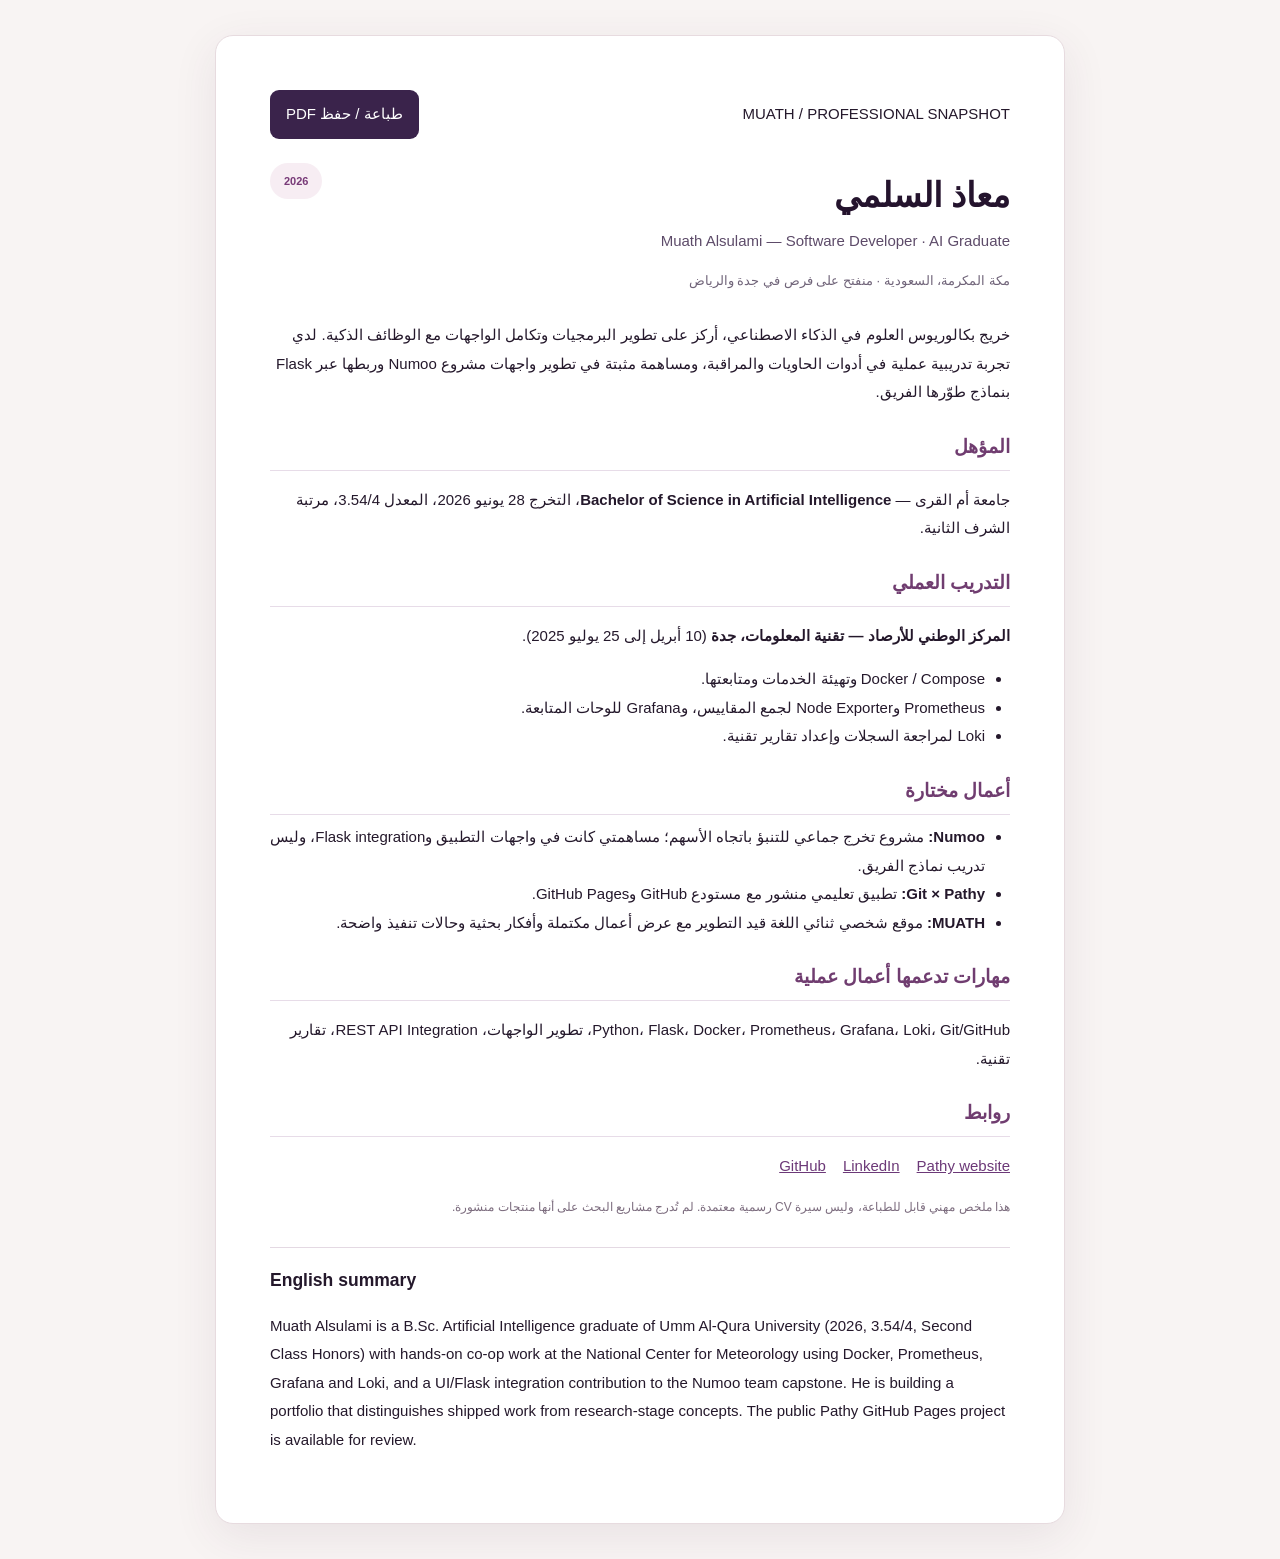
==== professional-summary.html @ 8ee7ca1b "Preserve ATELIER 09 editable baseline" ====
<!doctype html><html lang="ar" dir="rtl"><head><meta charset="utf-8"><meta name="viewport" content="width=device-width,initial-scale=1"><title>معاذ السلمي — ملخص مهني / Professional Snapshot</title><style>*{box-sizing:border-box}body{font:15px/1.9 Tahoma,'Noto Sans Arabic',sans-serif;margin:0;background:#f8f4f3;color:#24182b}.sheet{max-width:850px;background:#fff;margin:35px auto;padding:54px;border:1px solid #e7dbdf;box-shadow:0 12px 45px #51304a17;border-radius:18px}h1{font-size:34px;margin:0;color:#24132d}h2{font-size:19px;color:#703d70;margin:22px 0 8px;border-bottom:1px solid #e7dce8;padding-bottom:5px}h3{margin:0 0 8px}.role{color:#5d4b69}.links a{color:#6c3978;margin-left:17px;overflow-wrap:anywhere}.small{color:#706479;font-size:13px}ul{padding-right:25px;margin:8px 0}.header{display:flex;justify-content:space-between;align-items:start;gap:16px}.stamp{padding:8px 14px;border-radius:99px;background:#f7edf3;color:#783a78;font-weight:bold;font-size:11px}.english{direction:ltr;text-align:left;border-top:1px solid #e4d9e3;margin-top:28px;padding-top:16px}button{padding:10px 16px;border:0;border-radius:9px;background:#3a234b;color:white;font:inherit;cursor:pointer}.actions{display:flex;justify-content:space-between;align-items:center;gap:10px;margin:0 0 24px}.note{font-size:12px;color:#7c6c7e}a{color:#623b7d}@media print{body{background:#fff}.sheet{box-shadow:none;border:0;border-radius:0;margin:0;max-width:none;padding:14mm}.actions{display:none}h1{font-size:28px}h2{break-after:avoid}}@media(max-width:720px){.sheet{margin:0;border-radius:0;padding:24px}.header{flex-direction:column}}</style></head><body><article class="sheet"><div class="actions"><span>MUATH / PROFESSIONAL SNAPSHOT</span><button onclick="window.print()">طباعة / حفظ PDF</button></div><div class="header"><div><h1>معاذ السلمي</h1><div class="role">Muath Alsulami — Software Developer · AI Graduate</div><p class="small">مكة المكرمة، السعودية · منفتح على فرص في جدة والرياض</p></div><span class="stamp">2026</span></div><p>خريج بكالوريوس العلوم في الذكاء الاصطناعي، أركز على تطوير البرمجيات وتكامل الواجهات مع الوظائف الذكية. لدي تجربة تدريبية عملية في أدوات الحاويات والمراقبة، ومساهمة مثبتة في تطوير واجهات مشروع Numoo وربطها عبر Flask بنماذج طوّرها الفريق.</p><h2>المؤهل</h2><p>جامعة أم القرى — <strong>Bachelor of Science in Artificial Intelligence</strong>، التخرج 28 يونيو 2026، المعدل 3.54/4، مرتبة الشرف الثانية.</p><h2>التدريب العملي</h2><p><strong>المركز الوطني للأرصاد — تقنية المعلومات، جدة</strong> (10 أبريل إلى 25 يوليو 2025).</p><ul><li>Docker / Compose وتهيئة الخدمات ومتابعتها.</li><li>Prometheus وNode Exporter لجمع المقاييس، وGrafana للوحات المتابعة.</li><li>Loki لمراجعة السجلات وإعداد تقارير تقنية.</li></ul><h2>أعمال مختارة</h2><ul><li><strong>Numoo:</strong> مشروع تخرج جماعي للتنبؤ باتجاه الأسهم؛ مساهمتي كانت في واجهات التطبيق وFlask integration، وليس تدريب نماذج الفريق.</li><li><strong>Git × Pathy:</strong> تطبيق تعليمي منشور مع مستودع GitHub وGitHub Pages.</li><li><strong>MUATH:</strong> موقع شخصي ثنائي اللغة قيد التطوير مع عرض أعمال مكتملة وأفكار بحثية وحالات تنفيذ واضحة.</li></ul><h2>مهارات تدعمها أعمال عملية</h2><p>Python، Flask، Docker، Prometheus، Grafana، Loki، Git/GitHub، تطوير الواجهات، REST API Integration، تقارير تقنية.</p><h2>روابط</h2><p class="links"><a href="https://github.com/muathmalsulami">GitHub</a><a href="https://www.linkedin.com/in/muath-m-alsulami/">LinkedIn</a><a href="https://muathmalsulami.github.io/learn-git-with-pathy/">Pathy website</a></p><p class="note">هذا ملخص مهني قابل للطباعة، وليس سيرة CV رسمية معتمدة. لم تُدرج مشاريع البحث على أنها منتجات منشورة.</p><div class="english"><h3>English summary</h3><p>Muath Alsulami is a B.Sc. Artificial Intelligence graduate of Umm Al-Qura University (2026, 3.54/4, Second Class Honors) with hands-on co-op work at the National Center for Meteorology using Docker, Prometheus, Grafana and Loki, and a UI/Flask integration contribution to the Numoo team capstone. He is building a portfolio that distinguishes shipped work from research-stage concepts. The public Pathy GitHub Pages project is available for review.</p></div></article></body></html>
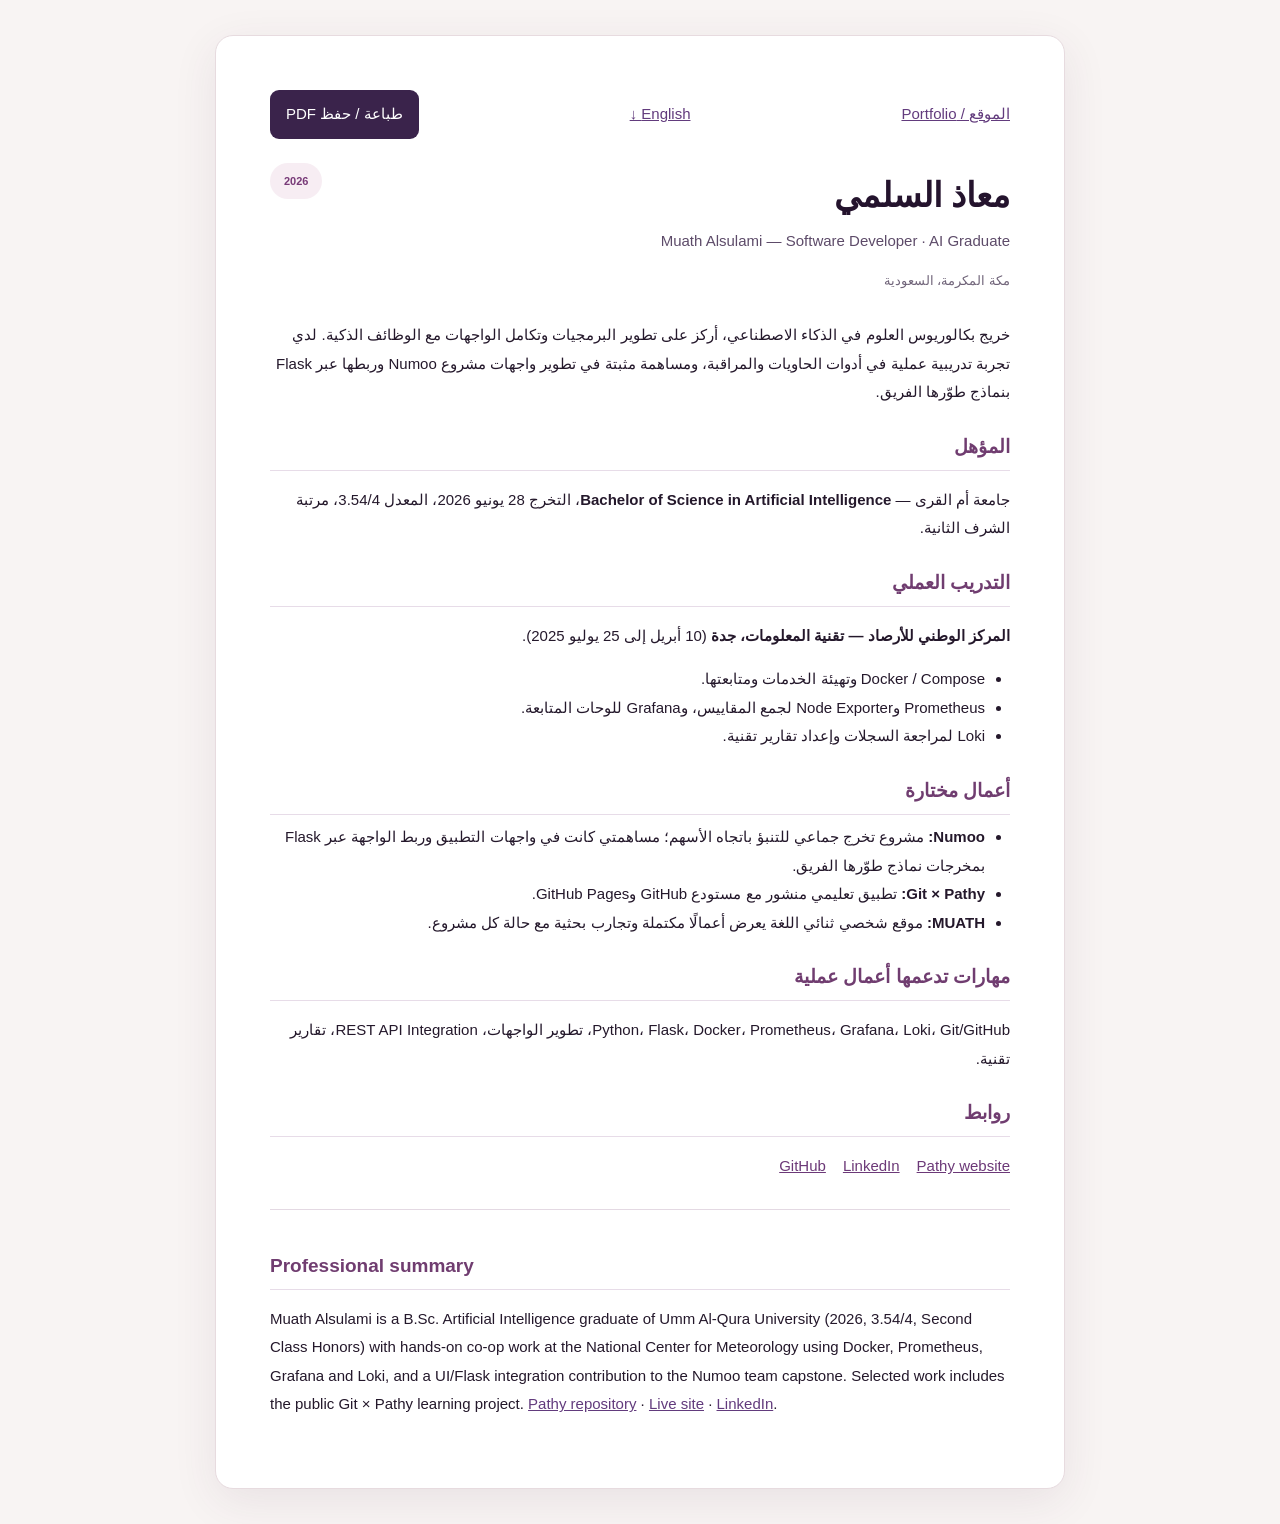
==== commit f74220df: "Refine ATELIER 09 portfolio and prepare Pages handoff" ====
--- a/professional-summary.html
+++ b/professional-summary.html
@@ -1 +1,233 @@
-<!doctype html><html lang="ar" dir="rtl"><head><meta charset="utf-8"><meta name="viewport" content="width=device-width,initial-scale=1"><title>معاذ السلمي — ملخص مهني / Professional Snapshot</title><style>*{box-sizing:border-box}body{font:15px/1.9 Tahoma,'Noto Sans Arabic',sans-serif;margin:0;background:#f8f4f3;color:#24182b}.sheet{max-width:850px;background:#fff;margin:35px auto;padding:54px;border:1px solid #e7dbdf;box-shadow:0 12px 45px #51304a17;border-radius:18px}h1{font-size:34px;margin:0;color:#24132d}h2{font-size:19px;color:#703d70;margin:22px 0 8px;border-bottom:1px solid #e7dce8;padding-bottom:5px}h3{margin:0 0 8px}.role{color:#5d4b69}.links a{color:#6c3978;margin-left:17px;overflow-wrap:anywhere}.small{color:#706479;font-size:13px}ul{padding-right:25px;margin:8px 0}.header{display:flex;justify-content:space-between;align-items:start;gap:16px}.stamp{padding:8px 14px;border-radius:99px;background:#f7edf3;color:#783a78;font-weight:bold;font-size:11px}.english{direction:ltr;text-align:left;border-top:1px solid #e4d9e3;margin-top:28px;padding-top:16px}button{padding:10px 16px;border:0;border-radius:9px;background:#3a234b;color:white;font:inherit;cursor:pointer}.actions{display:flex;justify-content:space-between;align-items:center;gap:10px;margin:0 0 24px}.note{font-size:12px;color:#7c6c7e}a{color:#623b7d}@media print{body{background:#fff}.sheet{box-shadow:none;border:0;border-radius:0;margin:0;max-width:none;padding:14mm}.actions{display:none}h1{font-size:28px}h2{break-after:avoid}}@media(max-width:720px){.sheet{margin:0;border-radius:0;padding:24px}.header{flex-direction:column}}</style></head><body><article class="sheet"><div class="actions"><span>MUATH / PROFESSIONAL SNAPSHOT</span><button onclick="window.print()">طباعة / حفظ PDF</button></div><div class="header"><div><h1>معاذ السلمي</h1><div class="role">Muath Alsulami — Software Developer · AI Graduate</div><p class="small">مكة المكرمة، السعودية · منفتح على فرص في جدة والرياض</p></div><span class="stamp">2026</span></div><p>خريج بكالوريوس العلوم في الذكاء الاصطناعي، أركز على تطوير البرمجيات وتكامل الواجهات مع الوظائف الذكية. لدي تجربة تدريبية عملية في أدوات الحاويات والمراقبة، ومساهمة مثبتة في تطوير واجهات مشروع Numoo وربطها عبر Flask بنماذج طوّرها الفريق.</p><h2>المؤهل</h2><p>جامعة أم القرى — <strong>Bachelor of Science in Artificial Intelligence</strong>، التخرج 28 يونيو 2026، المعدل 3.54/4، مرتبة الشرف الثانية.</p><h2>التدريب العملي</h2><p><strong>المركز الوطني للأرصاد — تقنية المعلومات، جدة</strong> (10 أبريل إلى 25 يوليو 2025).</p><ul><li>Docker / Compose وتهيئة الخدمات ومتابعتها.</li><li>Prometheus وNode Exporter لجمع المقاييس، وGrafana للوحات المتابعة.</li><li>Loki لمراجعة السجلات وإعداد تقارير تقنية.</li></ul><h2>أعمال مختارة</h2><ul><li><strong>Numoo:</strong> مشروع تخرج جماعي للتنبؤ باتجاه الأسهم؛ مساهمتي كانت في واجهات التطبيق وFlask integration، وليس تدريب نماذج الفريق.</li><li><strong>Git × Pathy:</strong> تطبيق تعليمي منشور مع مستودع GitHub وGitHub Pages.</li><li><strong>MUATH:</strong> موقع شخصي ثنائي اللغة قيد التطوير مع عرض أعمال مكتملة وأفكار بحثية وحالات تنفيذ واضحة.</li></ul><h2>مهارات تدعمها أعمال عملية</h2><p>Python، Flask، Docker، Prometheus، Grafana، Loki، Git/GitHub، تطوير الواجهات، REST API Integration، تقارير تقنية.</p><h2>روابط</h2><p class="links"><a href="https://github.com/muathmalsulami">GitHub</a><a href="https://www.linkedin.com/in/muath-m-alsulami/">LinkedIn</a><a href="https://muathmalsulami.github.io/learn-git-with-pathy/">Pathy website</a></p><p class="note">هذا ملخص مهني قابل للطباعة، وليس سيرة CV رسمية معتمدة. لم تُدرج مشاريع البحث على أنها منتجات منشورة.</p><div class="english"><h3>English summary</h3><p>Muath Alsulami is a B.Sc. Artificial Intelligence graduate of Umm Al-Qura University (2026, 3.54/4, Second Class Honors) with hands-on co-op work at the National Center for Meteorology using Docker, Prometheus, Grafana and Loki, and a UI/Flask integration contribution to the Numoo team capstone. He is building a portfolio that distinguishes shipped work from research-stage concepts. The public Pathy GitHub Pages project is available for review.</p></div></article></body></html>
+<!doctype html>
+<html lang="ar" dir="rtl">
+  <head>
+    <meta charset="utf-8" />
+    <meta name="viewport" content="width=device-width,initial-scale=1" />
+    <link rel="icon" href="assets/favicon.svg" type="image/svg+xml" />
+    <title>معاذ السلمي — ملخص مهني / Professional Snapshot</title>
+    <style>
+      * {
+        box-sizing: border-box;
+      }
+      body {
+        font:
+          15px/1.9 Tahoma,
+          "Noto Sans Arabic",
+          sans-serif;
+        margin: 0;
+        background: #f8f4f3;
+        color: #24182b;
+      }
+      .sheet {
+        max-width: 850px;
+        background: #fff;
+        margin: 35px auto;
+        padding: 54px;
+        border: 1px solid #e7dbdf;
+        box-shadow: 0 12px 45px #51304a17;
+        border-radius: 18px;
+      }
+      h1 {
+        font-size: 34px;
+        margin: 0;
+        color: #24132d;
+      }
+      h2 {
+        font-size: 19px;
+        color: #703d70;
+        margin: 22px 0 8px;
+        border-bottom: 1px solid #e7dce8;
+        padding-bottom: 5px;
+      }
+      h3 {
+        margin: 0 0 8px;
+      }
+      .role {
+        color: #5d4b69;
+      }
+      .links a {
+        color: #6c3978;
+        margin-left: 17px;
+        overflow-wrap: anywhere;
+      }
+      .small {
+        color: #706479;
+        font-size: 13px;
+      }
+      ul {
+        padding-right: 25px;
+        margin: 8px 0;
+      }
+      .header {
+        display: flex;
+        justify-content: space-between;
+        align-items: start;
+        gap: 16px;
+      }
+      .stamp {
+        padding: 8px 14px;
+        border-radius: 99px;
+        background: #f7edf3;
+        color: #783a78;
+        font-weight: bold;
+        font-size: 11px;
+      }
+      .english {
+        direction: ltr;
+        text-align: left;
+        border-top: 1px solid #e4d9e3;
+        margin-top: 28px;
+        padding-top: 16px;
+      }
+      button {
+        padding: 10px 16px;
+        border: 0;
+        border-radius: 9px;
+        background: #3a234b;
+        color: white;
+        font: inherit;
+        cursor: pointer;
+      }
+      .actions {
+        display: flex;
+        justify-content: space-between;
+        align-items: center;
+        gap: 10px;
+        margin: 0 0 24px;
+      }
+      .note {
+        font-size: 12px;
+        color: #7c6c7e;
+      }
+      a {
+        color: #623b7d;
+      }
+      @media print {
+        body {
+          background: #fff;
+        }
+        .sheet {
+          box-shadow: none;
+          border: 0;
+          border-radius: 0;
+          margin: 0;
+          max-width: none;
+          padding: 14mm;
+        }
+        .actions {
+          display: none;
+        }
+        h1 {
+          font-size: 28px;
+        }
+        h2 {
+          break-after: avoid;
+        }
+      }
+      @media (max-width: 720px) {
+        .sheet {
+          margin: 0;
+          border-radius: 0;
+          padding: 24px;
+        }
+        .header {
+          flex-direction: column;
+        }
+      }
+    </style>
+  </head>
+  <body>
+    <article class="sheet">
+      <div class="actions">
+        <a href="index.html">الموقع / Portfolio</a
+        ><a href="#english" lang="en">English ↓</a
+        ><button onclick="window.print()">طباعة / حفظ PDF</button>
+      </div>
+      <div class="header">
+        <div>
+          <h1>معاذ السلمي</h1>
+          <div class="role" lang="en" dir="ltr">
+            Muath Alsulami — Software Developer · AI Graduate
+          </div>
+          <p class="small">
+            مكة المكرمة، السعودية
+          </p>
+        </div>
+        <span class="stamp">2026</span>
+      </div>
+      <p>
+        خريج بكالوريوس العلوم في الذكاء الاصطناعي، أركز على تطوير البرمجيات
+        وتكامل الواجهات مع الوظائف الذكية. لدي تجربة تدريبية عملية في أدوات
+        الحاويات والمراقبة، ومساهمة مثبتة في تطوير واجهات مشروع Numoo وربطها عبر
+        Flask بنماذج طوّرها الفريق.
+      </p>
+      <h2>المؤهل</h2>
+      <p>
+        جامعة أم القرى —
+        <strong>Bachelor of Science in Artificial Intelligence</strong>، التخرج
+        28 يونيو 2026، المعدل 3.54/4، مرتبة الشرف الثانية.
+      </p>
+      <h2>التدريب العملي</h2>
+      <p>
+        <strong>المركز الوطني للأرصاد — تقنية المعلومات، جدة</strong> (10 أبريل
+        إلى 25 يوليو 2025).
+      </p>
+      <ul>
+        <li>Docker / Compose وتهيئة الخدمات ومتابعتها.</li>
+        <li>
+          Prometheus وNode Exporter لجمع المقاييس، وGrafana للوحات المتابعة.
+        </li>
+        <li>Loki لمراجعة السجلات وإعداد تقارير تقنية.</li>
+      </ul>
+      <h2>أعمال مختارة</h2>
+      <ul>
+        <li>
+          <strong>Numoo:</strong> مشروع تخرج جماعي للتنبؤ باتجاه الأسهم؛ مساهمتي
+          كانت في واجهات التطبيق وربط الواجهة عبر Flask بمخرجات نماذج طوّرها
+          الفريق.
+        </li>
+        <li>
+          <strong>Git × Pathy:</strong> تطبيق تعليمي منشور مع مستودع GitHub
+          وGitHub Pages.
+        </li>
+        <li>
+          <strong>MUATH:</strong> موقع شخصي ثنائي اللغة يعرض أعمالًا مكتملة
+          وتجارب بحثية مع حالة كل مشروع.
+        </li>
+      </ul>
+      <h2>مهارات تدعمها أعمال عملية</h2>
+      <p>
+        Python، Flask، Docker، Prometheus، Grafana، Loki، Git/GitHub، تطوير
+        الواجهات، REST API Integration، تقارير تقنية.
+      </p>
+      <h2>روابط</h2>
+      <p class="links">
+        <a href="https://github.com/muathmalsulami">GitHub</a
+        ><a href="https://www.linkedin.com/in/muath-m-alsulami/">LinkedIn</a
+        ><a href="https://muathmalsulami.github.io/learn-git-with-pathy/"
+          >Pathy website</a
+        >
+      </p>
+      <div class="english" lang="en" dir="ltr" id="english">
+        <h2>Professional summary</h2>
+        <p>
+          Muath Alsulami is a B.Sc. Artificial Intelligence graduate of Umm
+          Al-Qura University (2026, 3.54/4, Second Class Honors) with hands-on
+          co-op work at the National Center for Meteorology using Docker,
+          Prometheus, Grafana and Loki, and a UI/Flask integration contribution
+          to the Numoo team capstone. Selected work includes the public Git ×
+          Pathy learning project.
+          <a href="https://github.com/muathmalsulami/learn-git-with-pathy"
+            >Pathy repository</a
+          >
+          ·
+          <a href="https://muathmalsulami.github.io/learn-git-with-pathy/"
+            >Live site</a
+          >
+          ·
+          <a href="https://www.linkedin.com/in/muath-m-alsulami/">LinkedIn</a>.
+        </p>
+      </div>
+    </article>
+  </body>
+</html>
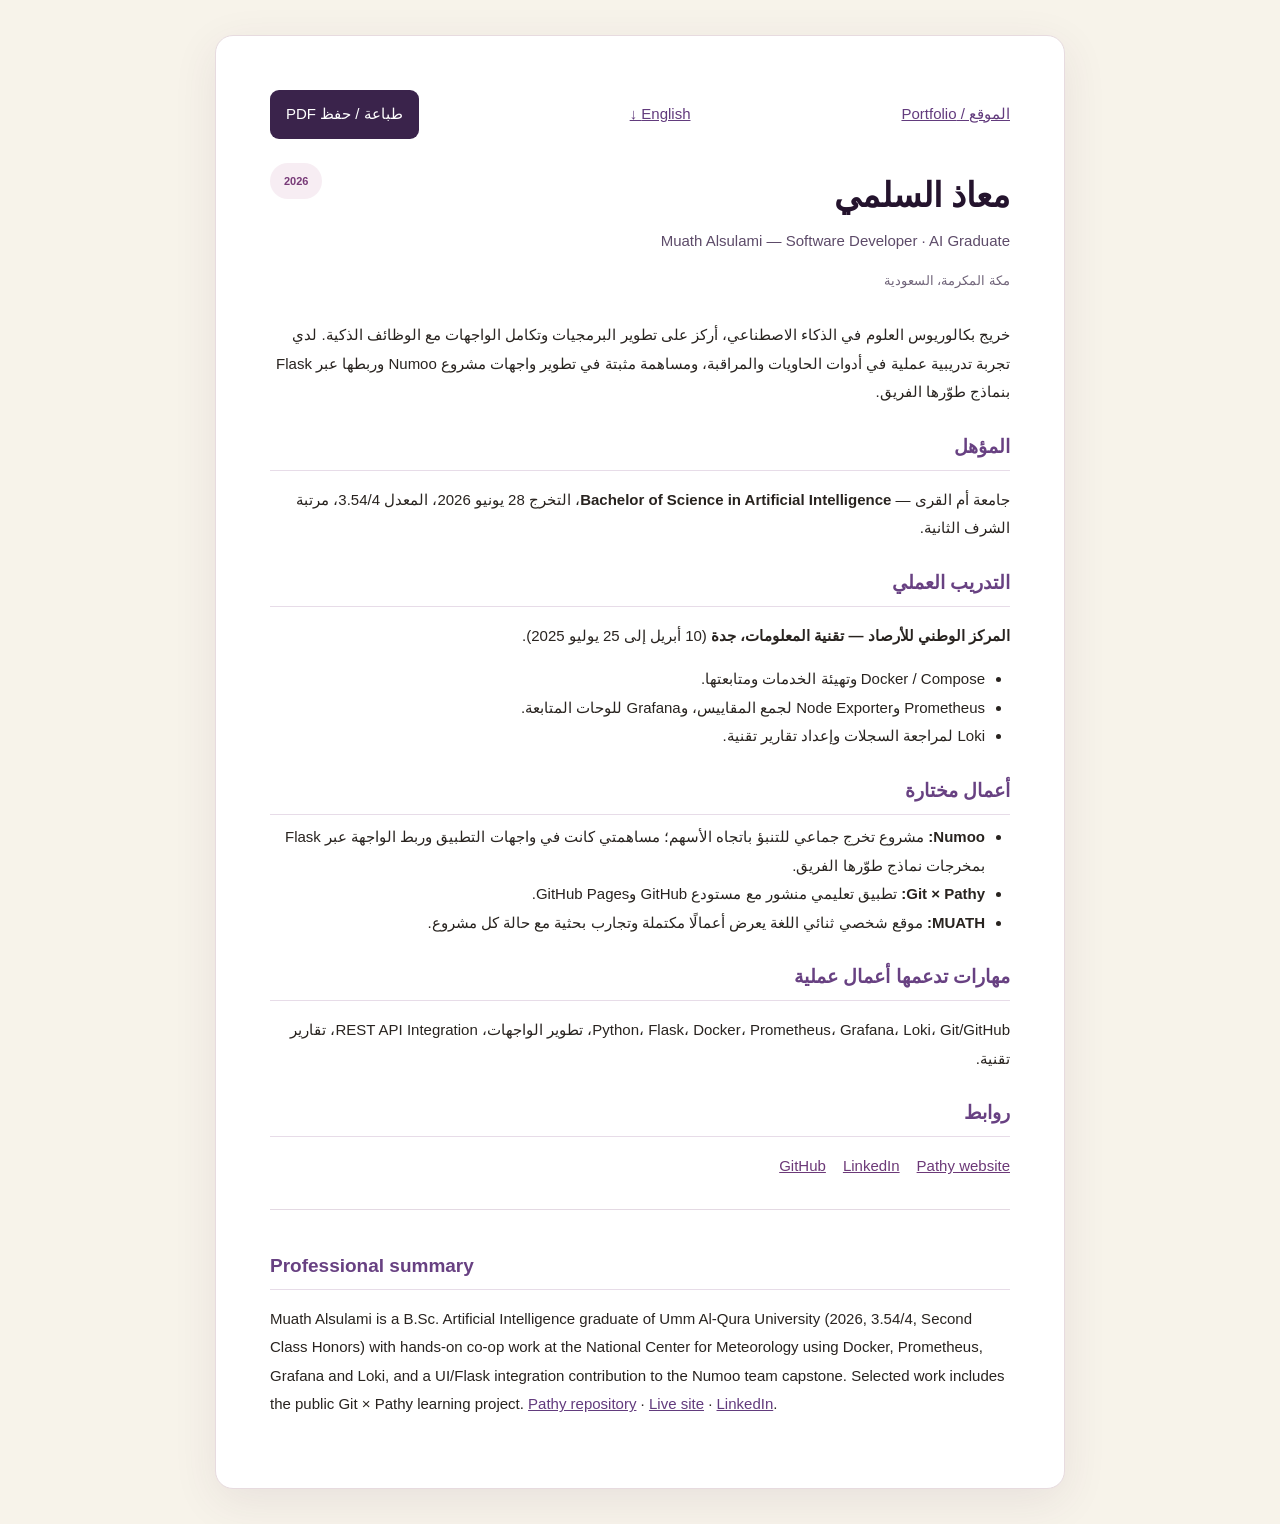
==== commit c905baed: "Lead with Muath’s portrait and an interactive Numoo case study" ====
--- a/professional-summary.html
+++ b/professional-summary.html
@@ -15,8 +15,8 @@
           "Noto Sans Arabic",
           sans-serif;
         margin: 0;
-        background: #f8f4f3;
-        color: #24182b;
+        background: #f7f3ea;
+        color: #28231f;
       }
       .sheet {
         max-width: 850px;
@@ -34,7 +34,7 @@
       }
       h2 {
         font-size: 19px;
-        color: #703d70;
+        color: #684182;
         margin: 22px 0 8px;
         border-bottom: 1px solid #e7dce8;
         padding-bottom: 5px;
